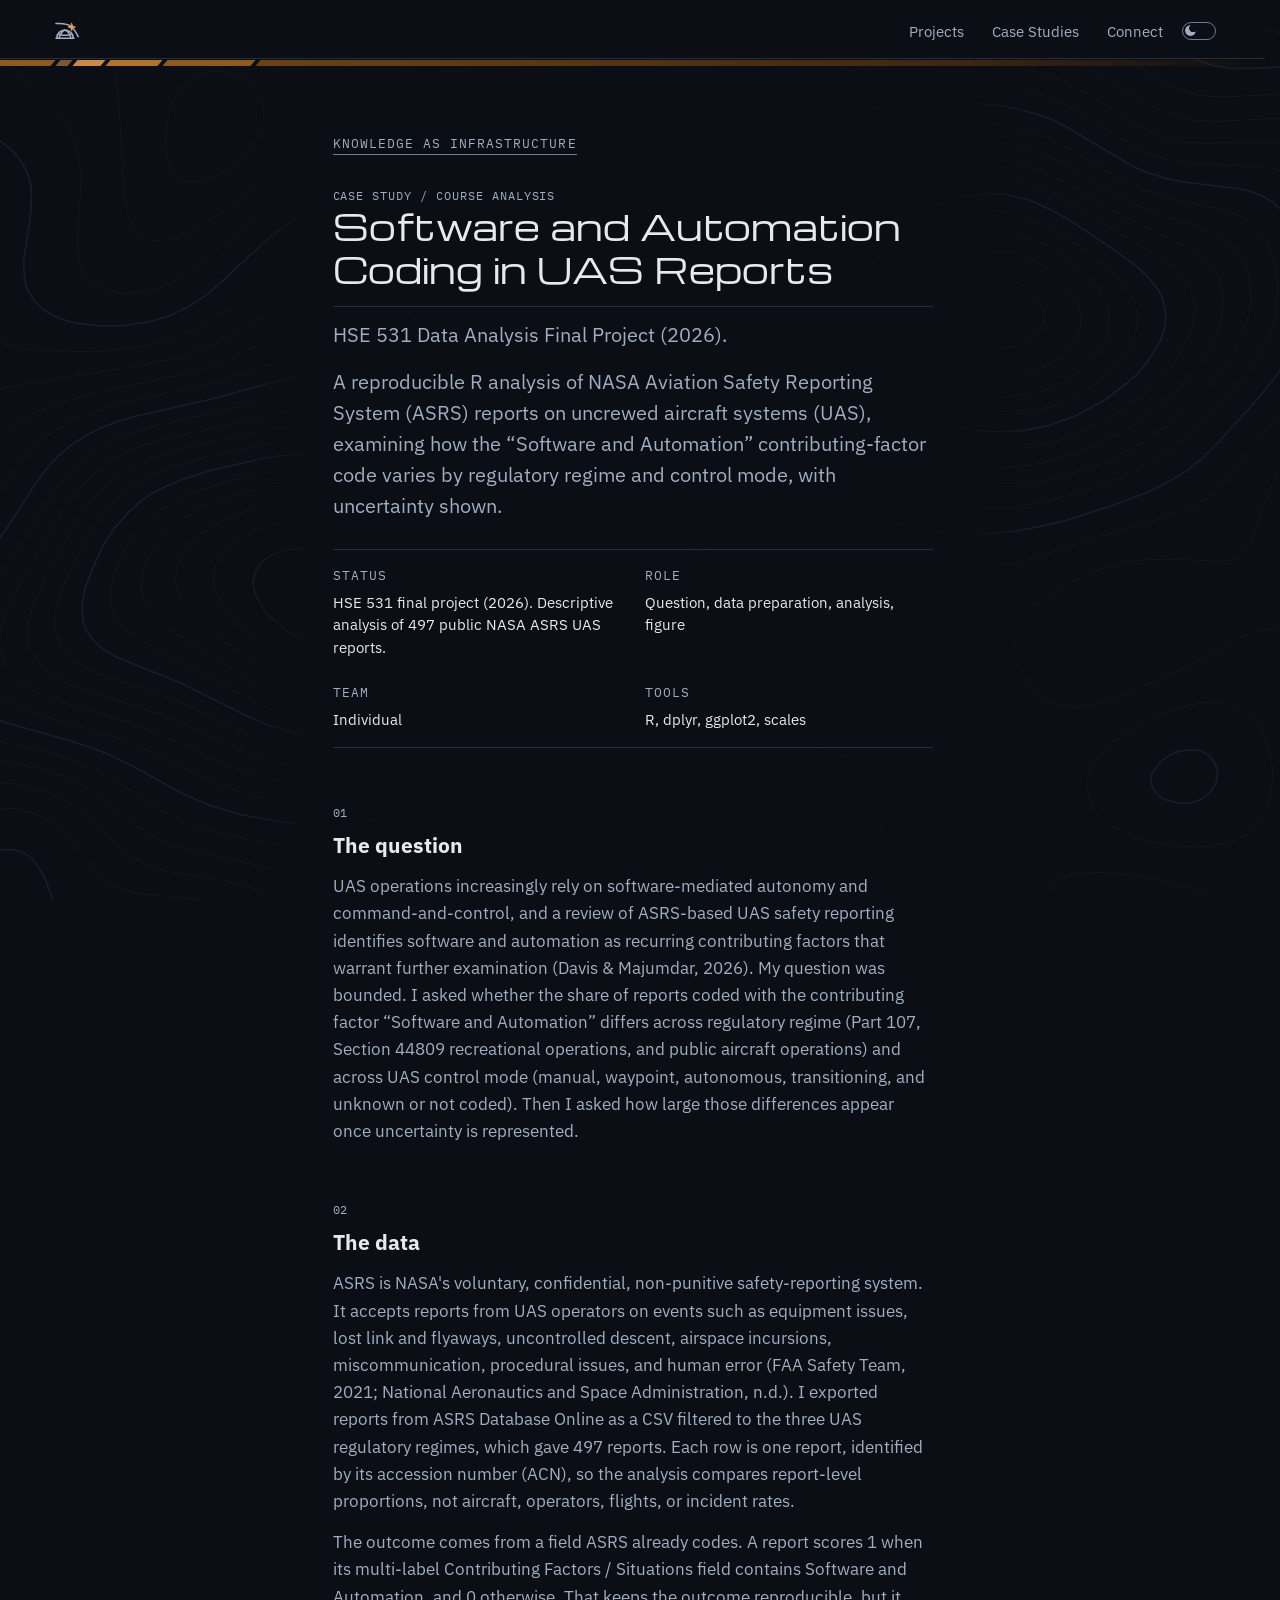
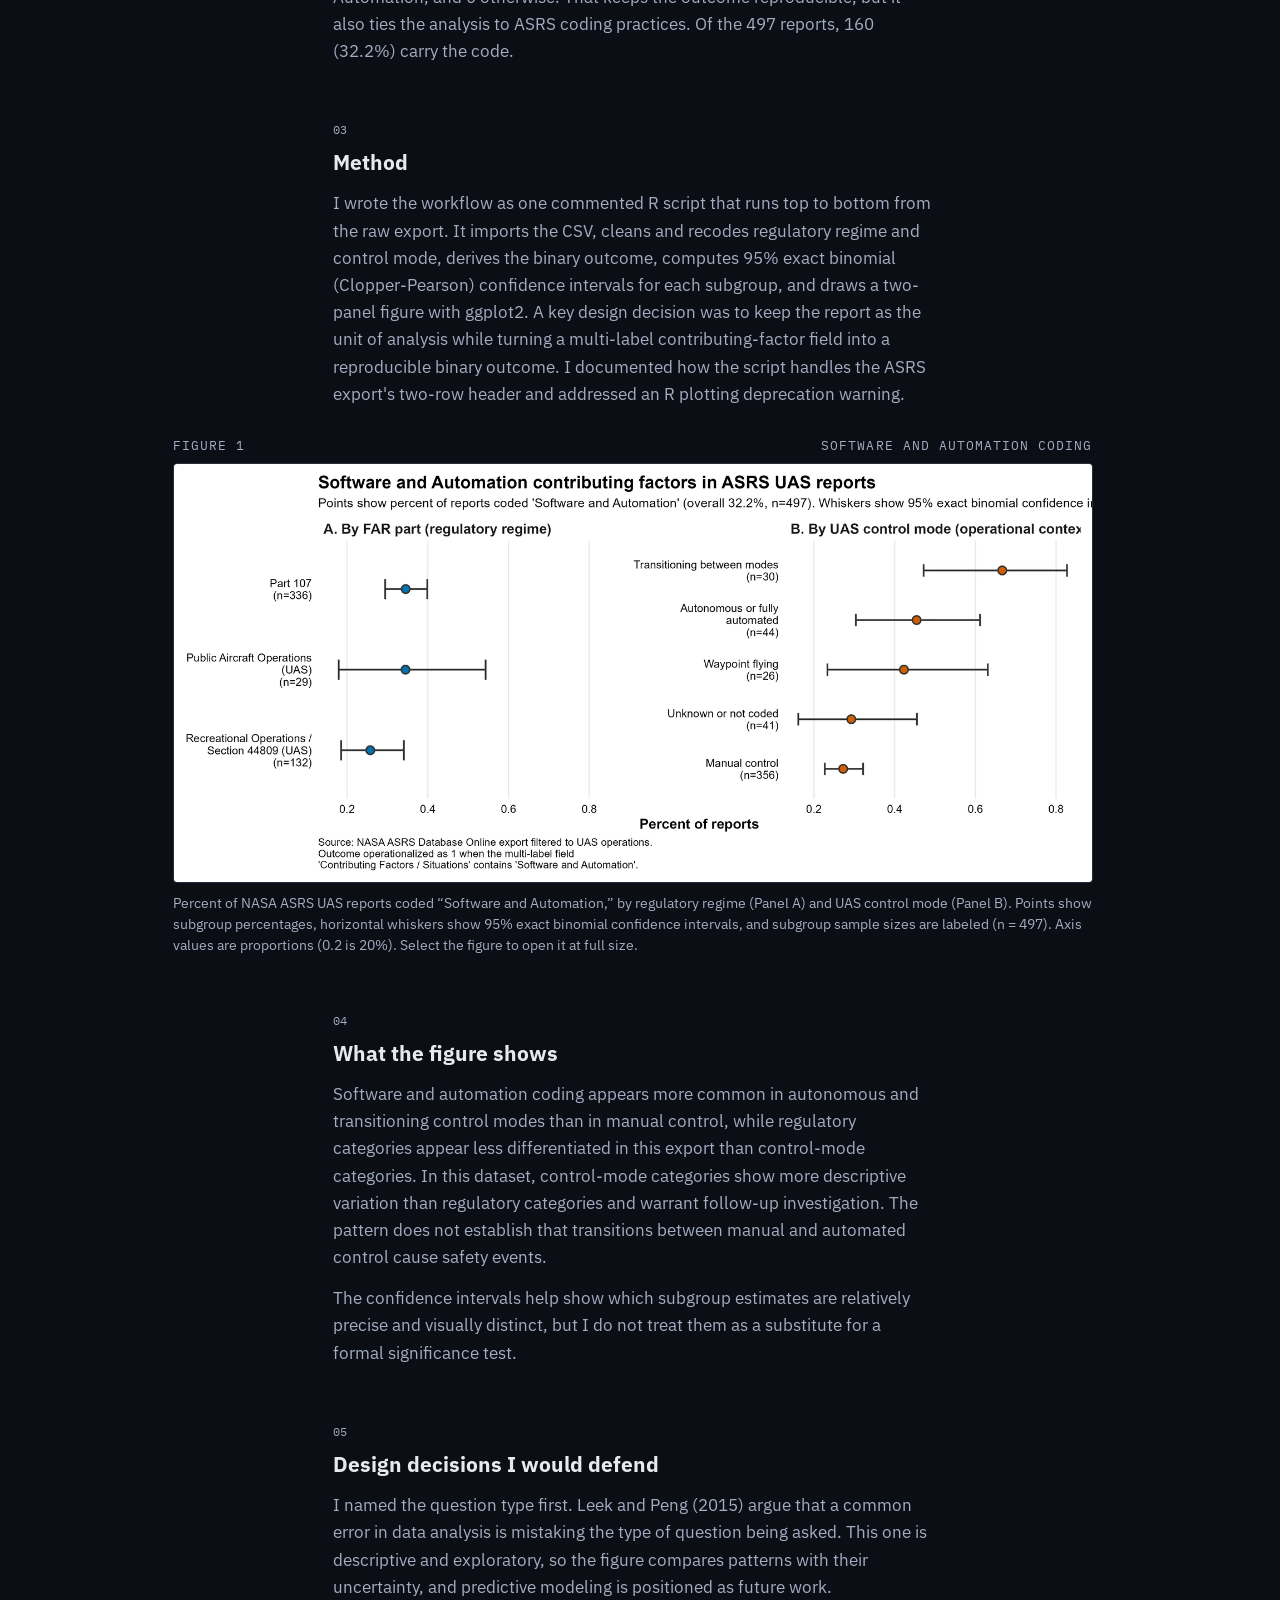
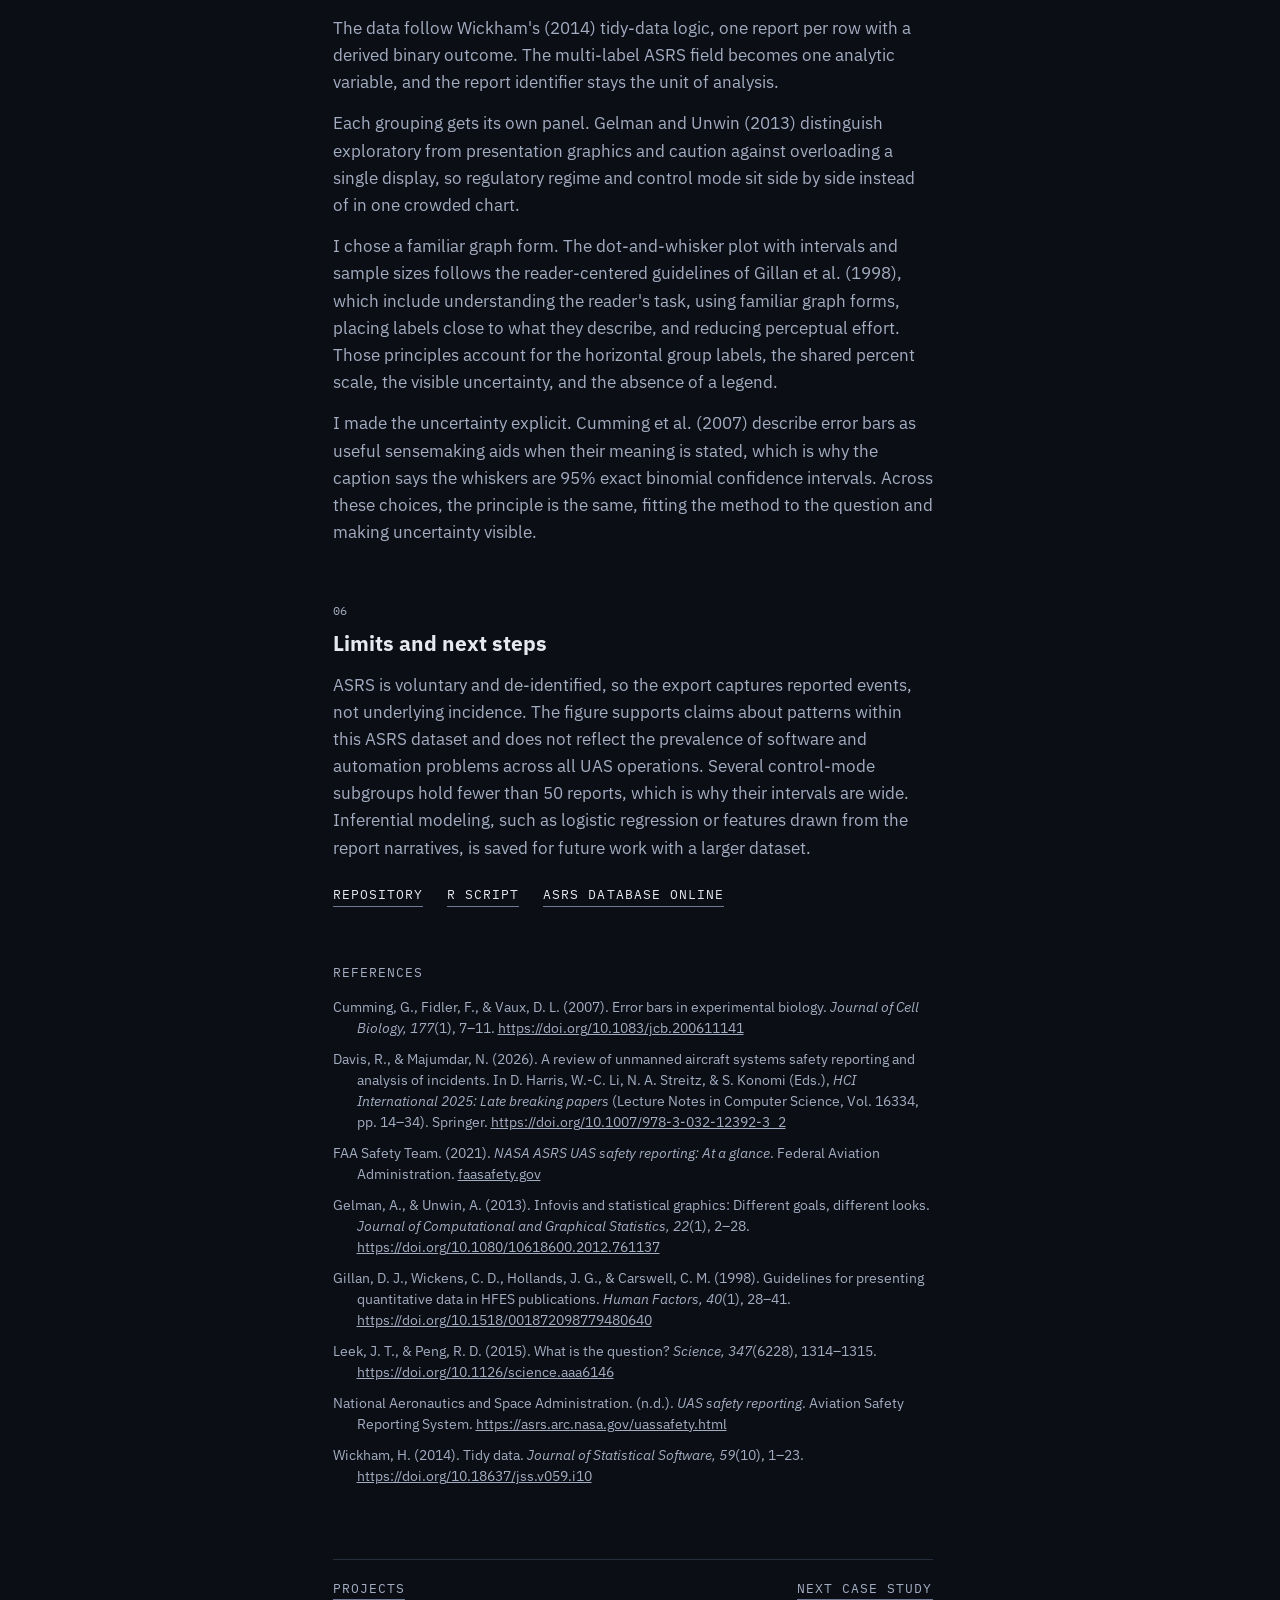
==== asrs.html @ 336dec43 "Publish portfolio site (prototype v1794385362-17a3) Static site for fosteringhumanfactors.tech, depl" ====
<!doctype html>
<html lang="en">
<head>
<meta charset="utf-8">
<meta name="viewport" content="width=device-width, initial-scale=1, viewport-fit=cover">
<script>(function(){ var t=null, m; try{ t=new URLSearchParams(location.search).get("theme"); }catch(e){} if(t!=="light" && t!=="dark"){ t=null; m=/(?:^|;)theme=(light|dark)(?:;|$)/.exec(window.name||""); if(m){ t=m[1]; } } if(t!=="light" && t!=="dark"){ t=null; try{ t=localStorage.getItem("theme"); }catch(e){} } else { try{ localStorage.setItem("theme",t); }catch(e){} } if(t==="light"){ document.documentElement.setAttribute("data-theme","light"); } })();</script>
<title>Software and Automation Coding in UAS Reports · Taylor Foster</title>
<link rel="stylesheet" href="https://fonts.googleapis.com/css2?family=IBM+Plex+Sans:wght@400;500;600&display=swap">
<link rel="stylesheet" href="https://fonts.googleapis.com/css2?family=IBM+Plex+Mono:wght@400;500&display=swap">
<link rel="stylesheet" href="https://fonts.googleapis.com/css2?family=Michroma&display=swap">
<link rel="stylesheet" href="css/contours.css">   <!-- contour ground, shared by every project page; keep this line in pages built from this shell (Taylor 2026-11-08) -->
<link rel="stylesheet" href="css/homemark.css">   <!-- "Home" label that slides out from behind the corner mark; keep this line in pages built from this shell (Taylor 2026-11-09) -->
<link rel="stylesheet" href="css/toggle.css">   <!-- light and dark switch drawn as a toggle (Taylor 2026-11-09) -->
<style>
/* ASRS project page (2026-11-08, T-2026-10-14-188). Text adapted from the MS HSE portfolio, pp. 11 to 14 and Appendix B (Table B1, R script); card fields from
   site_data.json items[asrs-analysis]. Layout, header and back links follow observer.html. Figure is img/asrs_figure2.webp (the repository PNG at half size). */
:root{
  --bg:#0B0E14; --raised:#11151D; --hair:#262D3D; --slate:#6E7A93;
  --text:#E6E9F0; --dim:#A3ADC2; --accent:#E8A15C;
  --out:cubic-bezier(.22,.8,.3,1);
  color-scheme:dark; scroll-padding-top:88px;
}
@media (prefers-color-scheme: dark){ :root:not([data-theme="light"]){ --bg:#0B0E14; --raised:#11151D; --hair:#262D3D; --slate:#6E7A93; --text:#E6E9F0; --dim:#A3ADC2; --accent:#E8A15C; } }
:root[data-theme="dark"]{ --bg:#0B0E14; --raised:#11151D; --hair:#262D3D; --slate:#6E7A93; --text:#E6E9F0; --dim:#A3ADC2; --accent:#E8A15C; }
@media (prefers-contrast: more){ html:root:root{ --hair:#5E6985; --slate:#97A3BD; --dim:#C9D0DF; } }
*,*::before,*::after{ box-sizing:border-box; }
html{ background:var(--bg); scrollbar-gutter:stable; }
body{ margin:0; background:var(--bg); color:var(--text); font-family:'IBM Plex Sans',system-ui,sans-serif; }
a{ color:inherit; }
a:focus-visible{ outline:2px solid var(--slate); outline-offset:3px; }
.lbl{ font-family:'IBM Plex Mono',ui-monospace,monospace; font-size:12px; letter-spacing:.08em; text-transform:uppercase; line-height:1.5; color:var(--dim); margin:0; }
.disp{ font-family:'Michroma','IBM Plex Sans',system-ui,sans-serif; font-weight:400; letter-spacing:0; margin:0; }

.top{ position:sticky; top:0; z-index:30; display:flex; justify-content:space-between; align-items:center; padding:max(20px,env(safe-area-inset-top,0px)) clamp(16px,4.5vw,64px) 16px; background:var(--bg); border-bottom:1px solid var(--hair); }
.top a{ display:inline-flex; align-items:center; min-height:44px; margin:-11px 0; color:var(--dim); text-decoration:none; font-size:15px; }
.top .home{ width:44px; justify-content:center; margin-left:-13px; }
.top .links a{ padding:0 14px; }
.top .links{ margin-right:-14px; display:flex; }
@media (hover:hover){ .top a:hover{ color:var(--text); } }
@media (max-width:760px){ .top .links a{ padding:0 10px; } }   /* phones keep both header links, Case Studies and Connect (T-2026-10-14-189) */
/* slanted amber band under the header (Taylor 2026-11-02; short bars doubled in length on desktop the same day, 12/28/52/88 px; phones and 400% zoom keep 6/10/18/30 px so the burst does not crowd narrow views (W3C COGA 'Help users focus'; reflow note that 320 CSS px is desktop at 400% zoom)): anchored to the home mark as part of the identity, short bars at the left that dim toward a long run fading out to the right; the brightest bar stays below the chip glow (--accent), every edge cut at the same slant */
.top .band{ position:absolute; left:0; right:0; bottom:-8px; height:6px; display:flex; gap:5px;  overflow:hidden; pointer-events:none;
  --b1:#3E2610; --b2:#6A4216; --b3:#8E5A1E; --b4:#B0742E; --b5:#C88A44; }
.top .band i{ display:block; height:100%; transform:skewX(-40deg); }
.top .band i:nth-child(1){ flex:0 0 calc(clamp(16px,4.5vw,64px) - var(--home-shift,0px) + 3px); margin-left:-8px; background:var(--b3); }   /* edge bar: runs off the left edge of the screen (Taylor 2026-11-02) */
.top .band i:nth-child(2){ flex:0 0 12px; background:var(--b5); opacity:.6; }
.top .band i:nth-child(3){ flex:0 0 28px; background:var(--b5); }
.top .band i:nth-child(4){ flex:0 0 52px; background:var(--b4); }
.top .band i:nth-child(5){ flex:0 0 88px; background:var(--b3); }
.top .band i:nth-child(6){ flex:1 1 auto; margin-right:-8px; background:linear-gradient(90deg, var(--b2), var(--b1) 70%, transparent); }
@media (max-width:760px){ .top .band{ bottom:-7px; height:5px; gap:4px; } .top .band i:nth-child(1){ flex-basis:calc(clamp(16px,4.5vw,64px) + 4px); } .top .band i:nth-child(2){ flex-basis:6px; } .top .band i:nth-child(3){ flex-basis:10px; } .top .band i:nth-child(4){ flex-basis:18px; } .top .band i:nth-child(5){ flex-basis:30px; } }
@media (forced-colors: active){ .top .band{ display:none; } }
/* light mode and header band, matching the home page (Taylor 2026-11-03): dark is the default; the toggle after Contact sets data-theme="light" on html and the choice is shared with the home page through localStorage */
:root[data-theme="light"]{ --bg:#FAF7F0; --raised:#FFFFFF; --hair:#DDD5C4; --slate:#5A616F; --text:#111318; --dim:#3F4552; --accent:#E8A15C; --icon:#A8621A; color-scheme:light; }
html[data-theme="light"]{ background:linear-gradient(180deg, #F1E6CC 0%, #F8F4EA 45%, #FFFFFF 100%) no-repeat; background-color:#FFFFFF; min-height:100%; }
html[data-theme="light"] body{ background:transparent; }
html[data-theme="light"] .top{ background:color-mix(in srgb, var(--bg) 90%, transparent); -webkit-backdrop-filter:blur(8px); backdrop-filter:blur(8px); }
@media (prefers-contrast: more){ html:root:root[data-theme="light"]{ --hair:#8C8472; --slate:#4F5563; --dim:#2C313B; } }
@media (prefers-reduced-transparency: reduce){ html[data-theme="light"] .top{ background:var(--bg); -webkit-backdrop-filter:none; backdrop-filter:none; } }
.top .theme{ display:inline-flex; align-items:center; justify-content:center; width:44px; min-height:44px; margin:-11px 0; padding:0; border:0; background:none; color:var(--dim); cursor:pointer; font:inherit; }
@media (hover:hover){ .top .theme:hover{ color:var(--text); } }
.top .theme:focus-visible{ outline:2px solid var(--slate); outline-offset:-4px; }
.top .theme svg{ display:block; }
.top .theme .moon{ display:none; }
html[data-theme="light"] .top .theme .sun{ display:none; }
html[data-theme="light"] .top .theme .moon{ display:block; }

main{ max-width:640px; margin:0 auto; padding:72px 20px 120px; }
.back{ display:inline-block; font-family:'IBM Plex Mono',ui-monospace,monospace; font-size:12px; letter-spacing:.08em; text-transform:uppercase; color:var(--dim); text-decoration:none; border-bottom:1px solid var(--slate); padding-bottom:2px; }
.back:hover{ color:var(--text); border-bottom-color:var(--accent); }
h1{ font-size:clamp(22px,3.4vw,34px); line-height:1.25; margin-top:28px; text-wrap:balance; }
.lede{ margin:16px 0 0; padding-top:12px; border-top:1px solid var(--hair); font-size:clamp(17px,1.6vw,20px); line-height:1.55; color:var(--dim); text-wrap:pretty; }
.lede + .lede{ border-top:0; padding-top:0; }
/* facts strip: status, role, tools (canvas board meta row) */
.facts{ margin:28px 0 0; padding:16px 0; border-top:1px solid var(--hair); border-bottom:1px solid var(--hair); display:grid; grid-template-columns:repeat(3,1fr); gap:24px; }
.facts dt{ margin:0; }
.facts dd{ margin:6px 0 0; font-size:15px; line-height:1.5; color:var(--text); }
@media (max-width:560px){ .facts{ grid-template-columns:1fr; gap:16px; } }

section{ margin-top:56px; }
h2{ font-size:clamp(17px,2vw,21px); line-height:1.3; margin:10px 0 0; }
section p.body{ margin:14px 0 0; font-size:17px; line-height:1.6; color:var(--dim); text-wrap:pretty; }
figure{ margin:28px 0 0; }
figure .frame{ display:block; border:1px solid var(--hair); border-radius:4px; overflow:hidden; background:var(--raised); }
figure img{ display:block; width:100%; height:auto; }
.fighd{ display:flex; justify-content:space-between; gap:12px; margin:0 0 8px; }
figcaption{ margin:10px 0 0; font-size:14px; line-height:1.5; color:var(--dim); text-wrap:pretty; }
.end{ margin-top:72px; padding-top:16px; border-top:1px solid var(--hair); display:flex; justify-content:space-between; align-items:baseline; gap:16px; flex-wrap:wrap; }   /* All Projects at left, Next case study at right; next runs in date order and loops to the earliest (Taylor 2026-11-08, T-2026-10-14-190) */

/* figure carousel (same component as crisiscourier.html): one page at a time, scroll-snap track (swipe on touch), chamfered arrow buttons in the home chip language, mono counter, keyboard arrows when focused */
.shots{ margin:28px 0 0; }
@media (min-width:1100px){ .shots{ margin-left:-160px; margin-right:-160px; } }
.shots .track{ display:flex; overflow-x:auto; scroll-snap-type:x mandatory; scroll-behavior:smooth; scrollbar-width:none; border:1px solid var(--hair); border-radius:4px; background:var(--raised); }
.shots .track::-webkit-scrollbar{ display:none; }
.shots .track:focus-visible{ outline:2px solid var(--slate); outline-offset:3px; }
.shots figure.slide{ flex:0 0 100%; margin:0; scroll-snap-align:start; display:flex; align-items:center; justify-content:center; aspect-ratio:var(--ar,3/2); }
.shots figure.slide a{ display:block; width:100%; height:100%; }
.shots figure.slide img{ display:block; width:100%; height:100%; object-fit:contain; background:#FFFFFF; }
.shots .bar{ display:flex; align-items:center; justify-content:space-between; gap:16px; margin:12px 0 0; }
.shots .cap{ font-size:14px; line-height:1.5; color:var(--dim); margin:0; min-height:1.5em; }
.shots .nav{ display:flex; align-items:center; gap:10px; flex:none; }
.shots .count{ font-family:'IBM Plex Mono',ui-monospace,monospace; font-size:12px; letter-spacing:.08em; color:var(--dim); min-width:44px; text-align:center; }
.shots .arw{ position:relative; width:44px; height:44px; padding:0; border:0; background:none; color:var(--icon,var(--accent)); cursor:pointer; }
.shots .arw svg{ position:absolute; inset:0; width:100%; height:100%; overflow:visible; }
.shots .arw .bd{ fill:var(--bg); stroke:var(--slate); stroke-width:1.5; transition:stroke .2s; }
.shots .arw .ch{ fill:none; stroke:currentColor; stroke-width:1.75; stroke-linecap:round; stroke-linejoin:round; }
@media (hover:hover){ .shots .arw:hover .bd{ stroke:var(--accent); } }
.shots .arw:focus-visible{ outline:2px solid var(--slate); outline-offset:3px; }
.shots .arw:disabled{ cursor:default; color:var(--slate); }
.shots .arw:disabled .bd{ stroke:var(--hair); }
.shots figcaption{ margin-top:4px; }
@media (prefers-reduced-motion: reduce){ .shots .track{ scroll-behavior:auto; } }
@media (forced-colors: active){ .shots .arw .bd{ fill:Canvas; stroke:ButtonText; } }

/* wide figure: the two-panel plot needs more than the 640 px column to stay legible, so it widens like the carousel on desktop */
@media (min-width:1100px){ figure.wide{ margin-left:-160px; margin-right:-160px; } }
figure.wide .frame img{ background:#FFFFFF; }
main .links{ display:flex; flex-wrap:wrap; gap:10px 24px; margin:20px 0 0; }
main .links a{ font-family:'IBM Plex Mono',ui-monospace,monospace; font-size:12px; letter-spacing:.08em; text-transform:uppercase; line-height:1.5; color:var(--text); text-decoration:none; border-bottom:1px solid var(--slate); padding-bottom:2px; }
main .links a:hover{ border-bottom-color:var(--accent); }
.refs ul{ list-style:none; margin:14px 0 0; padding:0; }
.refs li{ margin:0 0 10px; padding-left:24px; text-indent:-24px; font-size:14px; line-height:1.5; color:var(--dim); overflow-wrap:anywhere; }
.refs li a{ color:var(--dim); }

/* shared case-study meta row (2026-11-10): Status, Role, Team, Tools in two columns */
.facts{ grid-template-columns:repeat(2,minmax(0,1fr)) !important; }
@media (max-width:560px){ .facts{ grid-template-columns:1fr !important; } }

/* type and targets (2026-11-10, critique "Next pass"): functional mono labels and links move from 11 to 12 px up to 13 px, and standalone links get a 24 px
   target; decorative eyebrows (page and card category lines, section numbers, chip indices) stay at 12 px. 13 px rather than the critique's 14 for
   uppercase mono links: tracked uppercase mono at 13 px is already wider than 15 px sans. */
.back{ font-size:13px; display:inline-flex; align-items:flex-end; min-height:24px; padding-top:3px; box-sizing:border-box; }
main .links a{ font-size:13px; display:inline-flex; align-items:flex-end; min-height:24px; padding-top:3px; box-sizing:border-box; }
.facts dt.lbl, .fighd .lbl, .refs > .lbl{ font-size:13px; }
.shots .count{ font-size:13px; }
</style>
<link rel="stylesheet" href="css/header.css">   <!-- header links on narrow phones (Taylor 2026-11-10) -->
<link rel="stylesheet" href="css/light.css">   <!-- light mode accent: terracotta coral in place of amber (Taylor 2026-11-09); keep last in the head -->
</head>
<body>

<header class="top">
  <span class="band" aria-hidden="true"><i></i><i></i><i></i><i></i><i></i><i></i></span>
  <a class="home" href="index.html" aria-label="Home"><svg aria-hidden="true" focusable="false" width="24" height="24" viewBox="0 0 24 24" fill="none" stroke="currentColor" stroke-width="1.5" stroke-linecap="round" stroke-linejoin="round"><defs><clipPath id="o2clip"><rect width="24" height="19.20"/></clipPath></defs><path d="M1.80 19.20 A8.20 8.20 0 0 1 18.20 19.20"/><g clip-path="url(#o2clip)"><path d="M3.28 14.64 L3.29 14.72 L3.32 14.81 L3.37 14.89 L3.43 14.97 L3.51 15.06 L3.61 15.14 L3.73 15.22 L3.86 15.30 L4.02 15.37 L4.18 15.45 L4.37 15.52 L4.57 15.59 L4.78 15.66 L5.01 15.72 L5.25 15.79 L5.51 15.84 L5.77 15.90 L6.05 15.95 L6.34 16.00 L6.64 16.04 L6.95 16.08 L7.27 16.12 L7.59 16.15 L7.92 16.18 L8.26 16.21 L8.60 16.23 L8.95 16.24 L9.30 16.25 L9.65 16.26 L10.00 16.26 L10.35 16.26 L10.70 16.25 L11.05 16.24 L11.40 16.23 L11.74 16.21 L12.08 16.18 L12.41 16.15 L12.73 16.12 L13.05 16.08 L13.36 16.04 L13.66 16.00 L13.95 15.95 L14.23 15.90 L14.49 15.84 L14.75 15.79 L14.99 15.72 L15.22 15.66 L15.43 15.59 L15.63 15.52 L15.82 15.45 L15.98 15.37 L16.14 15.30 L16.27 15.22 L16.39 15.14 L16.49 15.06 L16.57 14.97 L16.63 14.89 L16.68 14.81 L16.71 14.72 L16.72 14.64"/><path d="M4.55 23.24 L4.46 22.87 L4.37 22.49 L4.31 22.10 L4.26 21.70 L4.22 21.29 L4.21 20.88 L4.20 20.46 L4.22 20.04 L4.24 19.62 L4.29 19.20 L4.35 18.78 L4.43 18.36 L4.52 17.94 L4.62 17.52 L4.74 17.11 L4.88 16.70 L5.03 16.30 L5.19 15.91 L5.37 15.53 L5.56 15.16 L5.76 14.80 L5.97 14.45 L6.20 14.12 L6.43 13.79 L6.67 13.49 L6.93 13.20 L7.19 12.92 L7.46 12.66 L7.73 12.42 L8.02 12.20 L8.30 12.00 L8.60 11.82 L8.89 11.66 L9.19 11.52 L9.49 11.40 L9.80 11.30"/><path d="M15.45 23.24 L15.54 22.87 L15.63 22.49 L15.69 22.10 L15.74 21.70 L15.78 21.29 L15.79 20.88 L15.80 20.46 L15.78 20.04 L15.76 19.62 L15.71 19.20 L15.65 18.78 L15.57 18.36 L15.48 17.94 L15.38 17.52 L15.26 17.11 L15.12 16.70 L14.97 16.30 L14.81 15.91 L14.63 15.53 L14.44 15.16 L14.24 14.80 L14.03 14.45 L13.80 14.12 L13.57 13.79 L13.33 13.49 L13.07 13.20 L12.81 12.92 L12.54 12.66 L12.27 12.42 L11.98 12.20 L11.70 12.00 L11.40 11.82 L11.11 11.66 L10.81 11.52 L10.51 11.40 L10.20 11.30"/></g><path d="M1.00 19.20 H19.00"/><path d="M1 4.6C8.4 4.2 13.8 5.4 16.7 8C19 10.1 21 13.3 23.2 17.6"/><path d="M16.70 4.20 L17.65 7.05 L20.50 8.00 L17.65 8.95 L16.70 11.80 L15.75 8.95 L12.90 8.00 L15.75 7.05Z" fill="var(--icon,var(--accent))" stroke="var(--icon,var(--accent))" stroke-width=".7" stroke-linejoin="round"/></svg><span class="hm-lbl" aria-hidden="true"><span>Home</span></span></a><!-- corner mark (Taylor 2026-11-09): the flyby over the half-globe on pages where the globe is not shown. Its craft is the amber four-pointed star, which stands alone as the home mark where the globe is shown (index.html) and on Connect's back link -->
  <!-- header (Taylor 2026-11-10): Projects, Case Studies, Connect on every page, less the page itself; no Résumé link, since the request form lives on Connect (Taylor 2026-11-10) --><div class="links"><a href="grid.html">Projects</a><a href="case-studies.html">Case Studies</a><a href="contact.html">Connect</a><button class="theme" type="button" id="themeToggle" aria-pressed="false" aria-label="Light mode"><span class="sw" aria-hidden="true"><span class="kn"></span></span></button></div>
</header>

<main>
  <a class="back" href="index.html#knowledge">Knowledge as Infrastructure</a>
  <p class="lbl" style="margin-top:32px">Case study / Course analysis</p>
  <h1 class="disp">Software and Automation Coding in UAS Reports</h1>
  <p class="lede">HSE 531 Data Analysis Final Project (2026).</p>
  <p class="lede">A reproducible R analysis of NASA Aviation Safety Reporting System (ASRS) reports on uncrewed aircraft systems (UAS), examining how the “Software and Automation” contributing-factor code varies by regulatory regime and control mode, with uncertainty shown.</p>
  <dl class="facts">   <!-- one meta row on all four case studies (2026-11-10, critique "Next pass"): Status, Role, Team, Tools, from text already on the site -->
    <div><dt class="lbl">Status</dt><dd>HSE 531 final project (2026). Descriptive analysis of 497 public NASA ASRS UAS reports.</dd></div>
    <div><dt class="lbl">Role</dt><dd>Question, data preparation, analysis, figure</dd></div>
    <div><dt class="lbl">Team</dt><dd>Individual</dd></div>
    <div><dt class="lbl">Tools</dt><dd>R, dplyr, ggplot2, scales</dd></div>
  </dl>

  <section aria-labelledby="s1">
    <p class="lbl">01</p>
    <h2 id="s1">The question</h2>
    <p class="body">UAS operations increasingly rely on software-mediated autonomy and command-and-control, and a review of ASRS-based UAS safety reporting identifies software and automation as recurring contributing factors that warrant further examination (Davis &amp; Majumdar, 2026). My question was bounded. I asked whether the share of reports coded with the contributing factor &ldquo;Software and Automation&rdquo; differs across regulatory regime (Part 107, Section 44809 recreational operations, and public aircraft operations) and across UAS control mode (manual, waypoint, autonomous, transitioning, and unknown or not coded). Then I asked how large those differences appear once uncertainty is represented.</p>
  </section>

  <section aria-labelledby="s2">
    <p class="lbl">02</p>
    <h2 id="s2">The data</h2>
    <p class="body">ASRS is NASA&#39;s voluntary, confidential, non-punitive safety-reporting system. It accepts reports from UAS operators on events such as equipment issues, lost link and flyaways, uncontrolled descent, airspace incursions, miscommunication, procedural issues, and human error (FAA Safety Team, 2021; National Aeronautics and Space Administration, n.d.). I exported reports from ASRS Database Online as a CSV filtered to the three UAS regulatory regimes, which gave 497 reports. Each row is one report, identified by its accession number (ACN), so the analysis compares report-level proportions, not aircraft, operators, flights, or incident rates.</p>
    <p class="body">The outcome comes from a field ASRS already codes. A report scores 1 when its multi-label Contributing Factors / Situations field contains Software and Automation, and 0 otherwise. That keeps the outcome reproducible, but it also ties the analysis to ASRS coding practices. Of the 497 reports, 160 (32.2%) carry the code.</p>
  </section>

  <section aria-labelledby="s3">
    <p class="lbl">03</p>
    <h2 id="s3">Method</h2>
    <p class="body">I wrote the workflow as one commented R script that runs top to bottom from the raw export. It imports the CSV, cleans and recodes regulatory regime and control mode, derives the binary outcome, computes 95% exact binomial (Clopper-Pearson) confidence intervals for each subgroup, and draws a two-panel figure with ggplot2. A key design decision was to keep the report as the unit of analysis while turning a multi-label contributing-factor field into a reproducible binary outcome. I documented how the script handles the ASRS export's two-row header and addressed an R plotting deprecation warning.</p>

    <figure class="wide">
      <div class="fighd"><span class="lbl">Figure 1</span><span class="lbl">Software and Automation coding</span></div>
      <a class="frame" href="https://github.com/TayFost/asrs-uas-software-automation-analysis/blob/main/Foster_HSE531-FinalProject-Figure.png" target="_blank" rel="noopener" aria-label="Open the full-size figure on GitHub in a new tab"><img src="img/asrs_figure2.webp" width="1650" height="750" loading="lazy" alt="Two-panel dot plot of the share of NASA ASRS UAS reports coded Software and Automation (overall 32.2 percent of 497 reports), each point with a 95% exact binomial confidence interval. Panel A splits the reports by FAR part: Part 107 (n=336), public aircraft operations (n=29), and recreational operations under Section 44809 (n=132). Panel B splits them by UAS control mode: transitioning between modes (n=30), autonomous or fully automated (n=44), waypoint flying (n=26), unknown or not coded (n=41), and manual control (n=356). Transitioning sits highest and manual control lowest; the three regulatory regimes overlap."></a>
      <figcaption>Percent of NASA ASRS UAS reports coded &ldquo;Software and Automation,&rdquo; by regulatory regime (Panel A) and UAS control mode (Panel B). Points show subgroup percentages, horizontal whiskers show 95% exact binomial confidence intervals, and subgroup sample sizes are labeled (n = 497). Axis values are proportions (0.2 is 20%). Select the figure to open it at full size.</figcaption>
    </figure>
  </section>

  <section aria-labelledby="s4">
    <p class="lbl">04</p>
    <h2 id="s4">What the figure shows</h2>
    <p class="body">Software and automation coding appears more common in autonomous and transitioning control modes than in manual control, while regulatory categories appear less differentiated in this export than control-mode categories. In this dataset, control-mode categories show more descriptive variation than regulatory categories and warrant follow-up investigation. The pattern does not establish that transitions between manual and automated control cause safety events.</p>
    <p class="body">The confidence intervals help show which subgroup estimates are relatively precise and visually distinct, but I do not treat them as a substitute for a formal significance test.</p>
  </section>

  <section aria-labelledby="s5">
    <p class="lbl">05</p>
    <h2 id="s5">Design decisions I would defend</h2>
    <p class="body">I named the question type first. Leek and Peng (2015) argue that a common error in data analysis is mistaking the type of question being asked. This one is descriptive and exploratory, so the figure compares patterns with their uncertainty, and predictive modeling is positioned as future work.</p>
    <p class="body">The data follow Wickham&#39;s (2014) tidy-data logic, one report per row with a derived binary outcome. The multi-label ASRS field becomes one analytic variable, and the report identifier stays the unit of analysis.</p>
    <p class="body">Each grouping gets its own panel. Gelman and Unwin (2013) distinguish exploratory from presentation graphics and caution against overloading a single display, so regulatory regime and control mode sit side by side instead of in one crowded chart.</p>
    <p class="body">I chose a familiar graph form. The dot-and-whisker plot with intervals and sample sizes follows the reader-centered guidelines of Gillan et al. (1998), which include understanding the reader&#39;s task, using familiar graph forms, placing labels close to what they describe, and reducing perceptual effort. Those principles account for the horizontal group labels, the shared percent scale, the visible uncertainty, and the absence of a legend.</p>
    <p class="body">I made the uncertainty explicit. Cumming et al. (2007) describe error bars as useful sensemaking aids when their meaning is stated, which is why the caption says the whiskers are 95% exact binomial confidence intervals. Across these choices, the principle is the same, fitting the method to the question and making uncertainty visible.</p>
  </section>

  <section aria-labelledby="s6">
    <p class="lbl">06</p>
    <h2 id="s6">Limits and next steps</h2>
    <p class="body">ASRS is voluntary and de-identified, so the export captures reported events, not underlying incidence. The figure supports claims about patterns within this ASRS dataset and does not reflect the prevalence of software and automation problems across all UAS operations. Several control-mode subgroups hold fewer than 50 reports, which is why their intervals are wide. Inferential modeling, such as logistic regression or features drawn from the report narratives, is saved for future work with a larger dataset.</p>
    <p class="links"><a href="https://github.com/TayFost/asrs-uas-software-automation-analysis" target="_blank" rel="noopener">Repository</a><a href="https://github.com/TayFost/asrs-uas-software-automation-analysis/blob/main/Foster_HSE531-FinalProject-RScript.R" target="_blank" rel="noopener">R script</a><a href="https://asrs.arc.nasa.gov/search/database.html" target="_blank" rel="noopener">ASRS Database Online</a></p>
  </section>

  <section class="refs" aria-labelledby="s7">
    <p class="lbl" id="s7">References</p>
    <ul>
      <li>Cumming, G., Fidler, F., &amp; Vaux, D. L. (2007). Error bars in experimental biology. <i>Journal of Cell Biology, 177</i>(1), 7&ndash;11. <a href="https://doi.org/10.1083/jcb.200611141" target="_blank" rel="noopener">https://doi.org/10.1083/jcb.200611141</a></li>
      <li>Davis, R., &amp; Majumdar, N. (2026). A review of unmanned aircraft systems safety reporting and analysis of incidents. In D. Harris, W.-C. Li, N. A. Streitz, &amp; S. Konomi (Eds.), <i>HCI International 2025: Late breaking papers</i> (Lecture Notes in Computer Science, Vol. 16334, pp. 14&ndash;34). Springer. <a href="https://doi.org/10.1007/978-3-032-12392-3_2" target="_blank" rel="noopener">https://doi.org/10.1007/978-3-032-12392-3_2</a></li>
      <li>FAA Safety Team. (2021). <i>NASA ASRS UAS safety reporting: At a glance</i>. Federal Aviation Administration. <a href="https://www.faasafety.gov/files/events/SO/SO15/2021/SO15106210/NASA_ASRS_UAS_Safety_Reporting_-_At_A_Glance.pdf" target="_blank" rel="noopener">faasafety.gov</a></li>
      <li>Gelman, A., &amp; Unwin, A. (2013). Infovis and statistical graphics: Different goals, different looks. <i>Journal of Computational and Graphical Statistics, 22</i>(1), 2&ndash;28. <a href="https://doi.org/10.1080/10618600.2012.761137" target="_blank" rel="noopener">https://doi.org/10.1080/10618600.2012.761137</a></li>
      <li>Gillan, D. J., Wickens, C. D., Hollands, J. G., &amp; Carswell, C. M. (1998). Guidelines for presenting quantitative data in HFES publications. <i>Human Factors, 40</i>(1), 28&ndash;41. <a href="https://doi.org/10.1518/001872098779480640" target="_blank" rel="noopener">https://doi.org/10.1518/001872098779480640</a></li>
      <li>Leek, J. T., &amp; Peng, R. D. (2015). What is the question? <i>Science, 347</i>(6228), 1314&ndash;1315. <a href="https://doi.org/10.1126/science.aaa6146" target="_blank" rel="noopener">https://doi.org/10.1126/science.aaa6146</a></li>
      <li>National Aeronautics and Space Administration. (n.d.). <i>UAS safety reporting</i>. Aviation Safety Reporting System. <a href="https://asrs.arc.nasa.gov/uassafety.html" target="_blank" rel="noopener">https://asrs.arc.nasa.gov/uassafety.html</a></li>
      <li>Wickham, H. (2014). Tidy data. <i>Journal of Statistical Software, 59</i>(10), 1&ndash;23. <a href="https://doi.org/10.18637/jss.v059.i10" target="_blank" rel="noopener">https://doi.org/10.18637/jss.v059.i10</a></li>
    </ul>
  </section>

  <div class="end"><a class="back" href="grid.html">Projects</a><a class="back" href="observer.html" aria-label="Next case study: Observer paradigm for robot-teammate trust">Next case study</a></div>
</main>
<script>
/* light and dark mode toggle (Taylor 2026-11-03). aria-pressed reports light mode; the choice is kept in localStorage when the browser allows it. */
(function(){
  var b=document.getElementById('themeToggle'), root=document.documentElement; if(!b) return;
  function sync(){ var light=root.getAttribute('data-theme')==='light'; b.setAttribute('aria-pressed',light?'true':'false'); b.setAttribute('title',light?'Switch to dark mode':'Switch to light mode'); }
  b.addEventListener('click',function(e){
    e.preventDefault(); e.stopPropagation();
    var light=root.getAttribute('data-theme')!=='light';
    if(light){ root.setAttribute('data-theme','light'); } else { root.removeAttribute('data-theme'); }
    try{ localStorage.setItem('theme', light?'light':'dark'); }catch(err){}
    sync();
  });
  sync();
})();
</script>
<script>
/* the theme choice travels with links between the home page and the project pages, so a reader who chose light mode is not sent back to dark when the browser blocks storage (Taylor 2026-11-03) */
function __themeName(){ var t=document.documentElement.getAttribute('data-theme')==='light'?'light':'dark'; try{ window.name=(window.name||'').replace(/(?:^|;)theme=(light|dark)/g,'').replace(/^;+|;+$/g,'')+(window.name&&!/^;*$/.test(window.name.replace(/(?:^|;)theme=(light|dark)/g,''))?';':'')+'theme='+t; }catch(err){} }
document.addEventListener('click',function(e){ if(e.target && e.target.closest && e.target.closest('#themeToggle')){ setTimeout(function(){ __themeName(); if(window.__themeSave){ window.__themeSave(); } },0); } });
/* in the claude.ai viewer each page may open in a fresh frame with storage blocked, so the choice is also kept per viewer in the artifact's private db (data/users/<id>/theme). It is read once on load and written only when the viewer clicks the toggle. Outside the viewer this does nothing. */
(async function(){
  try{
    if(!window.claude || !window.claude.use) return;
    var db=await window.claude.use('db'), user=await window.claude.use('user'); if(!db || !user) return;
    var id=await user.id(); if(!id) return;
    var ref=db.doc('data/users/'+id+'/theme'), root=document.documentElement;
    window.__themeSave=function(){ ref.set({value: root.getAttribute('data-theme')==='light'?'light':'dark'}).catch(function(){}); };
    var snap=await ref.get(); if(!snap.exists) return;
    var t=(snap.data()||{}).value, now=root.getAttribute('data-theme')==='light'?'light':'dark';
    if((t==='light'||t==='dark') && t!==now){
      if(t==='light'){ root.setAttribute('data-theme','light'); } else { root.removeAttribute('data-theme'); }
      var b=document.getElementById('themeToggle'); if(b){ b.setAttribute('aria-pressed',t==='light'?'true':'false'); b.setAttribute('title',t==='light'?'Switch to dark mode':'Switch to light mode'); }
      try{ localStorage.setItem('theme',t); }catch(err){}
      __themeName(); if(window.__onPref){ window.__onPref(); }
    }
  }catch(err){}
})();
document.addEventListener('click',function(e){
  __themeName();
  var a=e.target && e.target.closest ? e.target.closest('a[href]') : null; if(!a) return;
  var h=a.getAttribute('href')||''; if(!/^(index|observer|crisiscourier|asrs|spacehack|case-studies|grid|contact)\.html/.test(h)) return;
  try{ var u=new URL(h, location.href); u.searchParams.set('theme', document.documentElement.getAttribute('data-theme')==='light'?'light':'dark'); a.href=u.pathname.split('/').pop()+u.search+u.hash; }catch(err){}
}, true);
</script>
</body>
</html>
---- css/contours.css ----
/* Contour ground for every project (case-study) page, Taylor 2026-11-08. One shared file, so a page built from the
   project-page shell (observer.html) gets the contours by keeping this link. Same layer as Grid View and Connect:
   slate masked by img/bg_topo.svg, 15% dark / 14% light, fixed behind the page. A calm band follows the 640 px reading
   column, so the lines thin to about a fifth behind body text and stay full in the margins (about half everywhere on phones). Off in forced colours and
   high-contrast mode. Needs no markup: the layer is body::before. */
html body{ background:transparent; }
body::before{ content:""; position:fixed; inset:0; z-index:-1; pointer-events:none; background:var(--slate); opacity:.15;
  --calm:linear-gradient(to right, #000 0, #000 calc(50% - 400px), rgba(0,0,0,.22) calc(50% - 330px), rgba(0,0,0,.22) calc(50% + 330px), #000 calc(50% + 400px), #000 100%);
  -webkit-mask-image:url(../img/bg_topo.svg),var(--calm); mask-image:url(../img/bg_topo.svg),var(--calm);
  -webkit-mask-size:cover,100% 100%; mask-size:cover,100% 100%; -webkit-mask-position:center; mask-position:center;
  -webkit-mask-repeat:no-repeat; mask-repeat:no-repeat; -webkit-mask-composite:source-in; mask-composite:intersect; }
html[data-theme="light"] body::before{ opacity:.14; }
/* phones: the column fills the screen, so a fifth would hide the lines; they thin to about half instead */
@media (max-width:760px){ body::before{ --calm:linear-gradient(rgba(0,0,0,.5),rgba(0,0,0,.5)); } }
@media (forced-colors:active){ body::before{ display:none; } }
@media (prefers-contrast:more){ body::before{ display:none; } }
---- css/homemark.css ----
/* Home label behind the corner flyby mark (Taylor 2026-11-09). Shared by every page that carries the flyby mark, so a page
   built from the observer.html shell gets it by keeping the link. On hover (pointer devices) and keyboard focus, the word
   "Home" slides out from behind the mark and one band of light crosses it, the same sheen as the home preview and the
   Connect tagline (900 ms, champagne band). It slides back without the sheen. Decorative: the link's name stays aria-label
   "Home", so the word is aria-hidden. Reduced motion: it appears in place, no slide, no sheen. */
.top .home{ position:relative; }   /* the label is placed from the mark, whatever else the page sets */
.top .home .hm-lbl{ position:absolute; left:34px; top:0; bottom:0; display:flex; align-items:center; padding-left:8px; overflow:hidden; pointer-events:none; }
.top .home .hm-lbl span{ display:block; font-family:'IBM Plex Sans',system-ui,sans-serif; font-size:15px; line-height:1.3; color:var(--text); white-space:nowrap;
  transform:translateX(calc(-100% - 10px)); opacity:0; transition:transform .24s cubic-bezier(.4,0,.6,1), opacity .18s linear; --pvl:#E9C68A; }
html[data-theme="light"] .top .home .hm-lbl span{ --pvl:#C9923F; }
@media (hover:hover){ .top .home:hover .hm-lbl span{ transform:none; opacity:1; transition:transform .42s cubic-bezier(.22,.8,.3,1), opacity .16s linear;
  color:transparent; background:linear-gradient(100deg, var(--text) 0 38%, var(--pvl) 50%, var(--text) 62% 100%) 100% 0 / 260% 100% no-repeat;
  -webkit-background-clip:text; background-clip:text; animation:hmSheen .9s cubic-bezier(.37,.1,.33,.95) .1s both; } }
.top .home:focus-visible .hm-lbl span{ transform:none; opacity:1; transition:transform .42s cubic-bezier(.22,.8,.3,1), opacity .16s linear;
  color:transparent; background:linear-gradient(100deg, var(--text) 0 38%, var(--pvl) 50%, var(--text) 62% 100%) 100% 0 / 260% 100% no-repeat;
  -webkit-background-clip:text; background-clip:text; animation:hmSheen .9s cubic-bezier(.37,.1,.33,.95) .1s both; }
@keyframes hmSheen{ from{ background-position:100% 0; } to{ background-position:0 0; } }
@media (prefers-reduced-motion: reduce){ .top .home .hm-lbl span, .top .home:hover .hm-lbl span, .top .home:focus-visible .hm-lbl span{ transform:none; transition:opacity .01s; animation:none; color:var(--text); background:none; } }
@media (forced-colors: active){ .top .home:hover .hm-lbl span, .top .home:focus-visible .hm-lbl span{ color:CanvasText; background:none; animation:none; } }
/* Illumination (Taylor 2026-11-09): while the label is out, the amber wash from the home page's header controls lights the
   mark and the word together, from the top edge down. One wash on every page; on the home page it replaces the mark's own
   44 px wash so the two do not stack. Fades in with the slide, out with the return. */
.top .home::after{ display:none !important; }
.top .home::before{ content:''; position:absolute; left:0; right:-46px; top:calc(-1 * max(20px,env(safe-area-inset-top,0px))); bottom:-16px; pointer-events:none; z-index:-1;
  background:linear-gradient(to top, rgba(232,161,92,0) 0%, rgba(232,161,92,.10) 42%, rgba(232,161,92,.30) calc(100% - 4px), rgba(255,224,188,.82) calc(100% - 1px));
  opacity:0; transition:opacity .2s ease-in; }
@media (hover:hover){ .top .home:hover::before{ opacity:1; transition:opacity .3s ease-out; } }
.top .home:focus-visible::before{ opacity:1; transition:opacity .3s ease-out; }
@media (prefers-reduced-motion: reduce){ .top .home::before{ transition:none !important; } }
@media (forced-colors: active){ .top .home::before{ display:none; } }
---- css/toggle.css ----
/* Theme switch (Taylor 2026-11-09): the light and dark button is drawn as a toggle, with no sun or moon. Shared by every page.
   Same button and script as before: aria-label "Light mode", aria-pressed true in light mode, title says what a click does.
   Off (dark, the default): knob left, dim, on a slate track. On (light): knob right, amber, on the same slate track (Taylor
   2026-11-09: amber knob only, so the corner star stays the header's one strong amber point). 34 x 18 px track inside the 44 px hit area; the hover and focus wash is unchanged. */
.top .theme .sw{ position:relative; display:block; width:34px; height:18px; box-sizing:border-box; border:1.5px solid var(--slate); border-radius:9px; transition:border-color .2s ease-out; }
/* hint (Taylor 2026-11-09): in dark mode the knob is a crescent, in light mode a full amber disc; no other symbol */
.top .theme .kn{ -webkit-mask:radial-gradient(circle at 74% 30%, transparent 3.7px, #000 4.2px); mask:radial-gradient(circle at 74% 30%, transparent 3.7px, #000 4.2px); position:absolute; top:2px; left:2px; width:11px; height:11px; border-radius:50%; background:var(--dim); transition:transform .22s cubic-bezier(.3,.7,.3,1), background-color .2s ease-out; }
html[data-theme="light"] .top .theme .kn{ transform:translateX(16px); background:var(--icon,var(--accent)); -webkit-mask:none; mask:none; }
@media (hover:hover){ .top .theme:hover .sw{ border-color:var(--dim); } }
@media (prefers-reduced-motion: reduce){ .top .theme .sw, .top .theme .kn{ transition:none; } }
@media (forced-colors: active){ .top .theme .kn{ -webkit-mask:none; mask:none; } .top .theme .sw{ border-color:ButtonText; } .top .theme .kn{ background:ButtonText; forced-color-adjust:none; } html[data-theme="light"] .top .theme .kn{ background:Highlight; } }
---- css/header.css ----
/* Header on narrow phones (Taylor 2026-11-10). Three links (Projects, Case Studies, Connect) and the theme switch sit beside the
   corner mark; under 430 px the links tighten to 14 px with 6 px side padding (each still 44 px tall) so they fit down to 320 px.
   The résumé has no header link: it is requested from the form on Connect. */
@media (max-width:430px){ html .top .links a{ font-size:14px; padding:0 6px; } }
---- css/light.css ----
/* Light-mode accent: terracotta coral (Taylor 2026-11-09). Replaces every amber value in light mode only; dark mode keeps amber,
   and the parchment ground stays. Shared by every page; linked last in the head, and every rule starts html:root[data-theme="light"]
   so it outranks the page's own light rules wherever they sit.
   --icon  #A34F37 terracotta: state marks, icons, the craft and star, the toggle knob (5.3:1 on parchment; WCAG 1.4.11 asks 3:1).
   --accent #C26A50 coral: glows, band, hover lines (3.6:1).
   glimmer  #D9826A light coral: the sheens on the Home label, the home preview and the Connect tagline. */
html:root[data-theme="light"]{ --accent:#C26A50; --icon:#A34F37; --sw0:#A34F37; --sw1:#D9957C; --sw2:#E6E0EA; --sw3:#2F8F7C; }
html:root[data-theme="light"] .top .band{ --b1:#4A1F14; --b2:#6E2E1E; --b3:#8E3D29; --b4:#A34F37; --b5:#C26A50; }
html:root[data-theme="light"] .top .home::before, html:root[data-theme="light"] .top .theme::after, html:root[data-theme="light"] .top .links a::after{
  background:linear-gradient(to top, rgba(194,106,80,0) 0%, rgba(194,106,80,.10) 42%, rgba(194,106,80,.28) calc(100% - 4px), rgba(240,178,156,.85) calc(100% - 1px)); }
html:root[data-theme="light"] .contact a::after, html:root[data-theme="light"] #dock a::after{
  background:linear-gradient(to bottom, rgba(194,106,80,0) 0%, rgba(194,106,80,.10) 42%, rgba(194,106,80,.28) calc(100% - 4px), rgba(240,178,156,.85) calc(100% - 1px)); }
html:root[data-theme="light"] .chip .bd{ filter:drop-shadow(0 0 0 rgba(194,106,80,0)); }
html:root[data-theme="light"] .chip.cur .bd{ filter:drop-shadow(0 0 8px rgba(194,106,80,.30)); }
html:root[data-theme="light"] .top .home .hm-lbl span, html:root[data-theme="light"] #home .pv-slot, html:root[data-theme="light"] .reel{ --pvl:#D9826A; }

html:root[data-theme="light"] #home .proj-line .vw::after{
  background:linear-gradient(to bottom, rgba(194,106,80,0) 0%, rgba(194,106,80,.10) 42%, rgba(194,106,80,.28) calc(100% - 4px), rgba(240,178,156,.85) calc(100% - 1px)); }   /* home view switch (2026-11-10) */
html:root[data-theme="light"]{ background:linear-gradient(180deg, #FFFFFF 0%, #F8F4EA 55%, #F1E6CC 100%) no-repeat; background-color:#F1E6CC; }   /* light ground reversed (Taylor 2026-11-10): was #F1E6CC at the top fading to white */
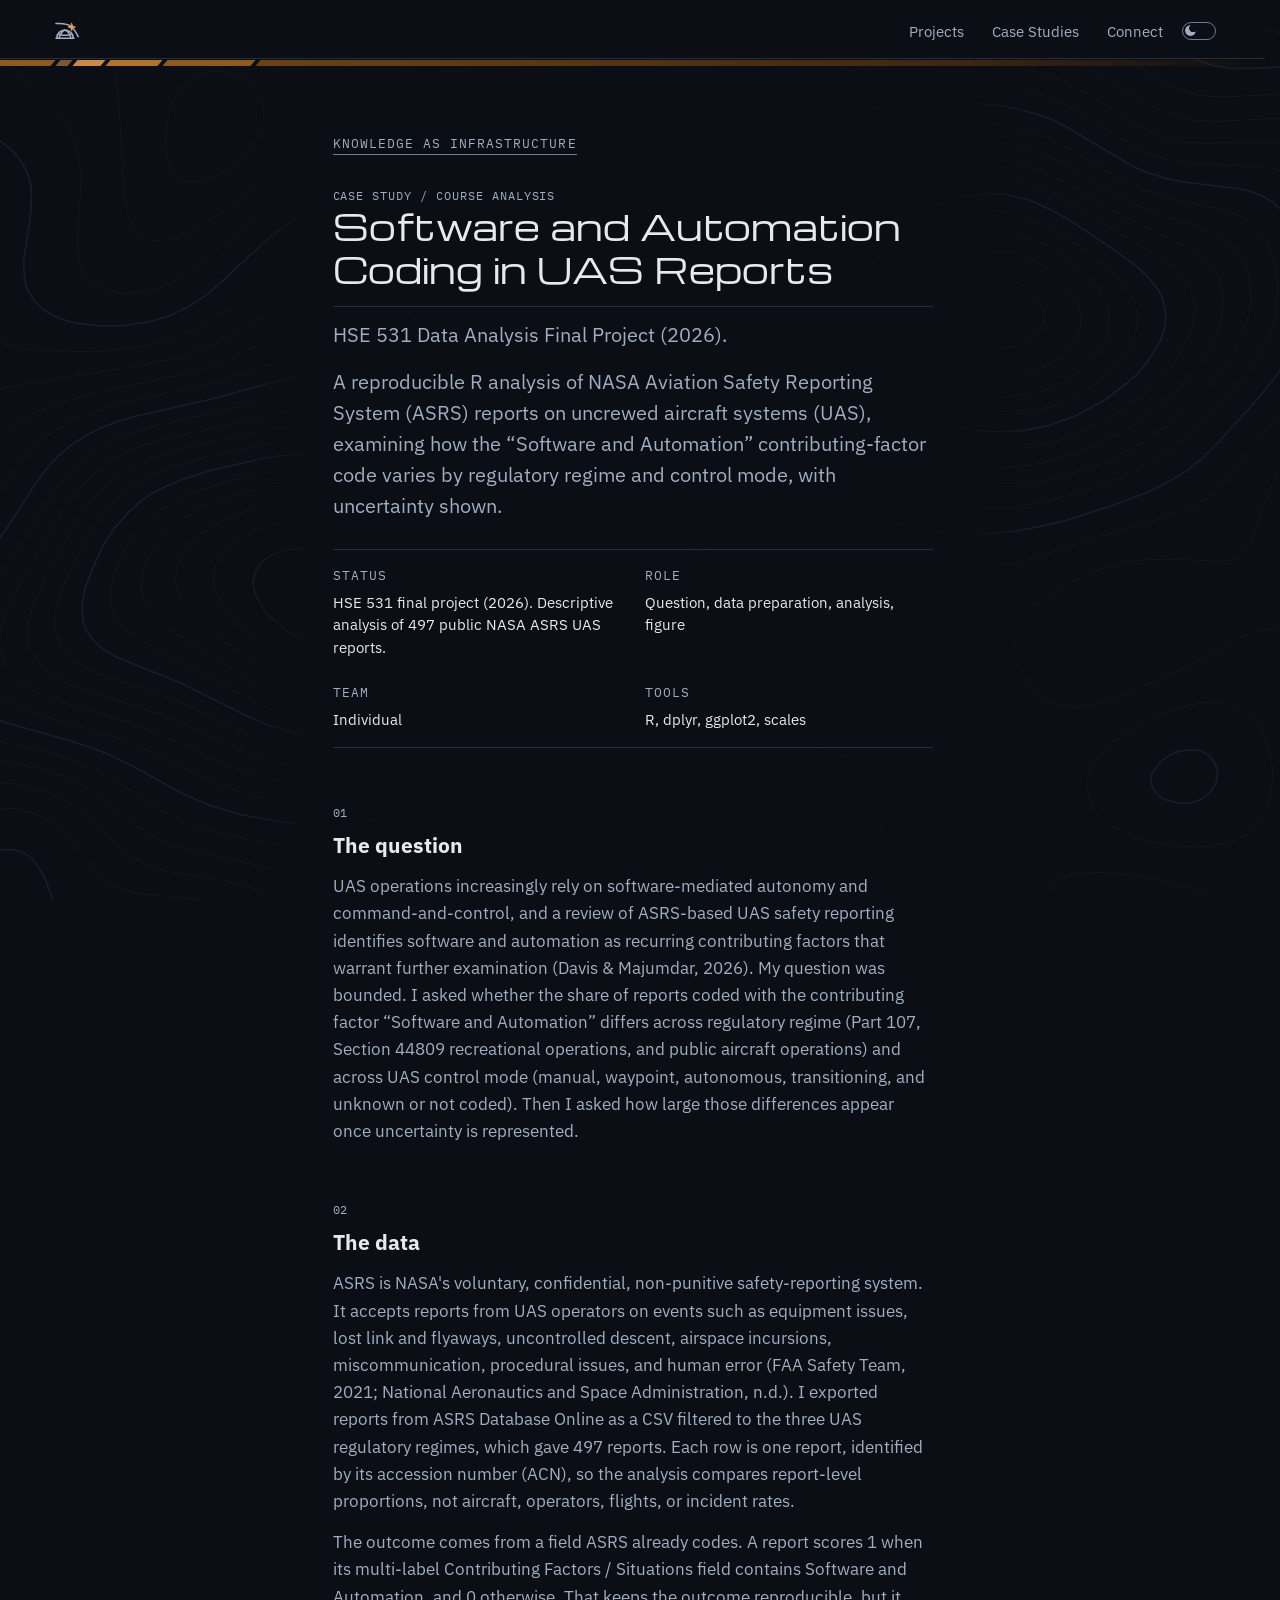
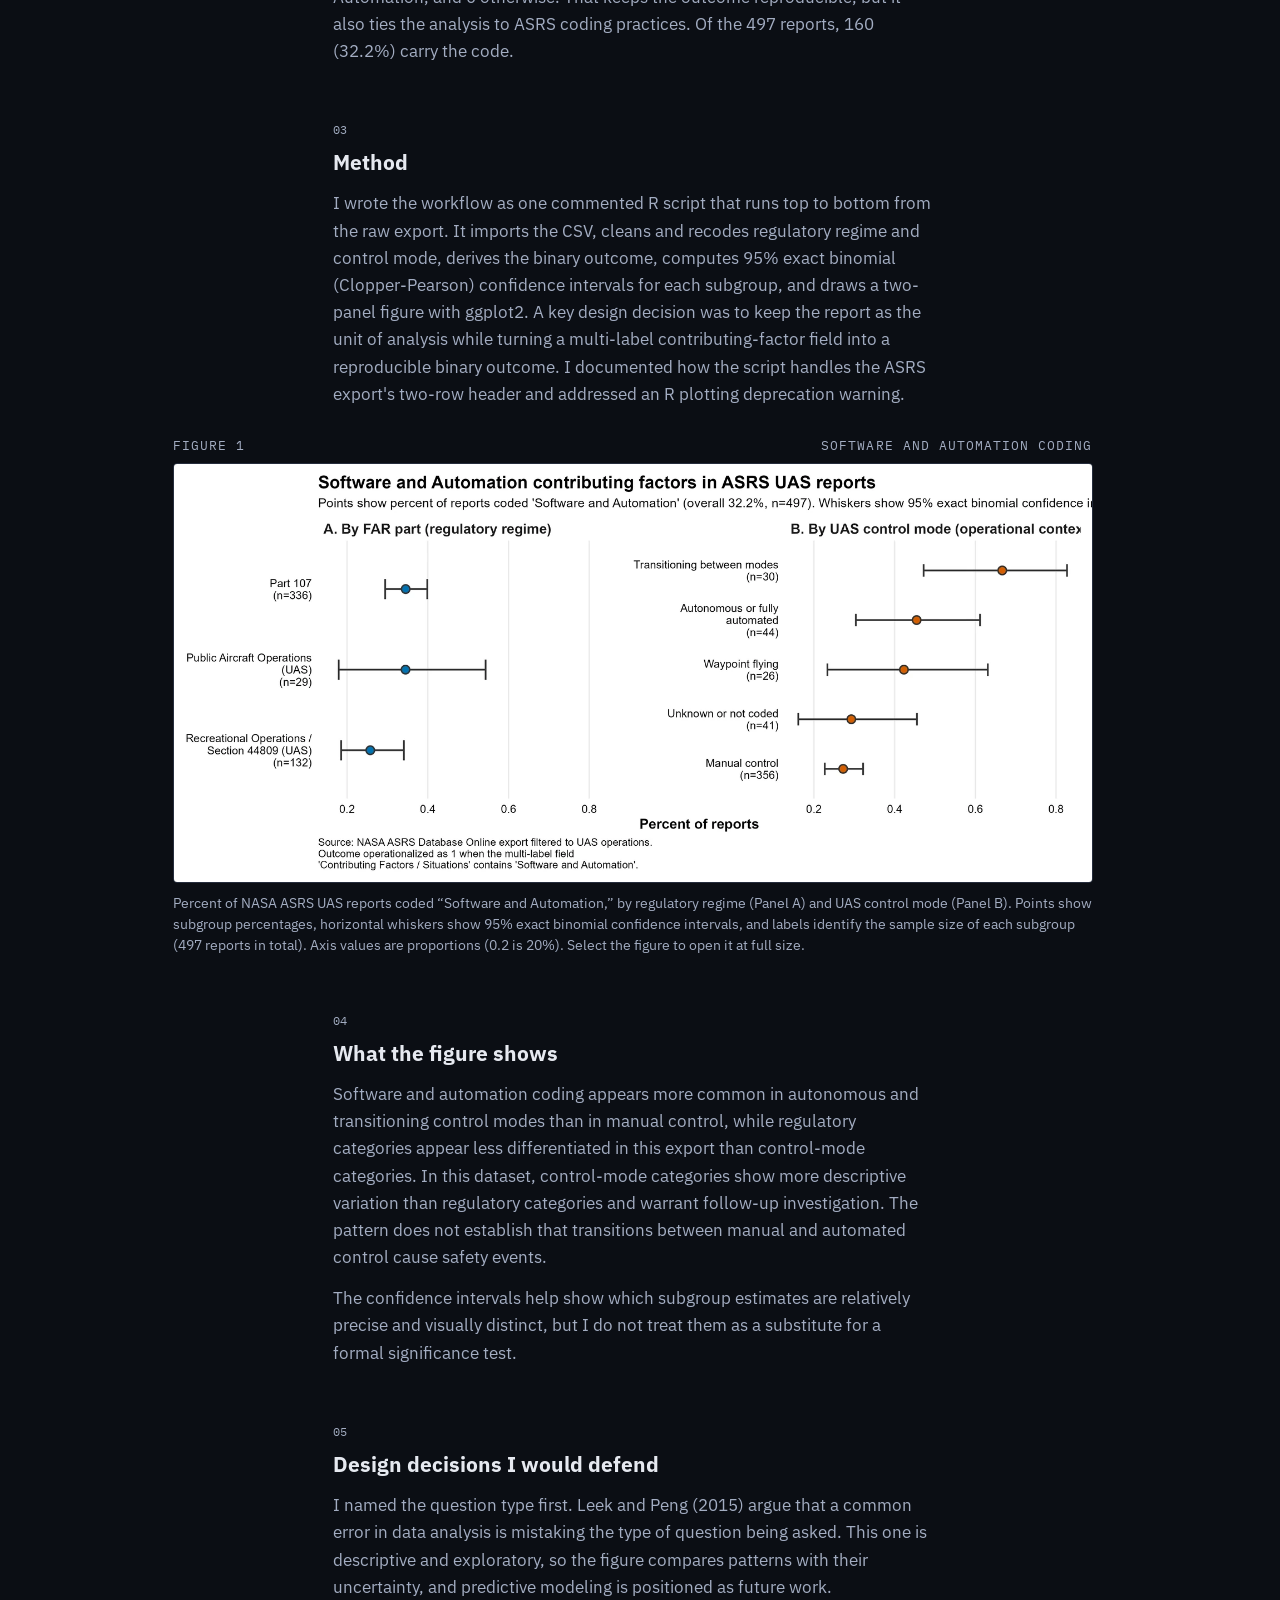
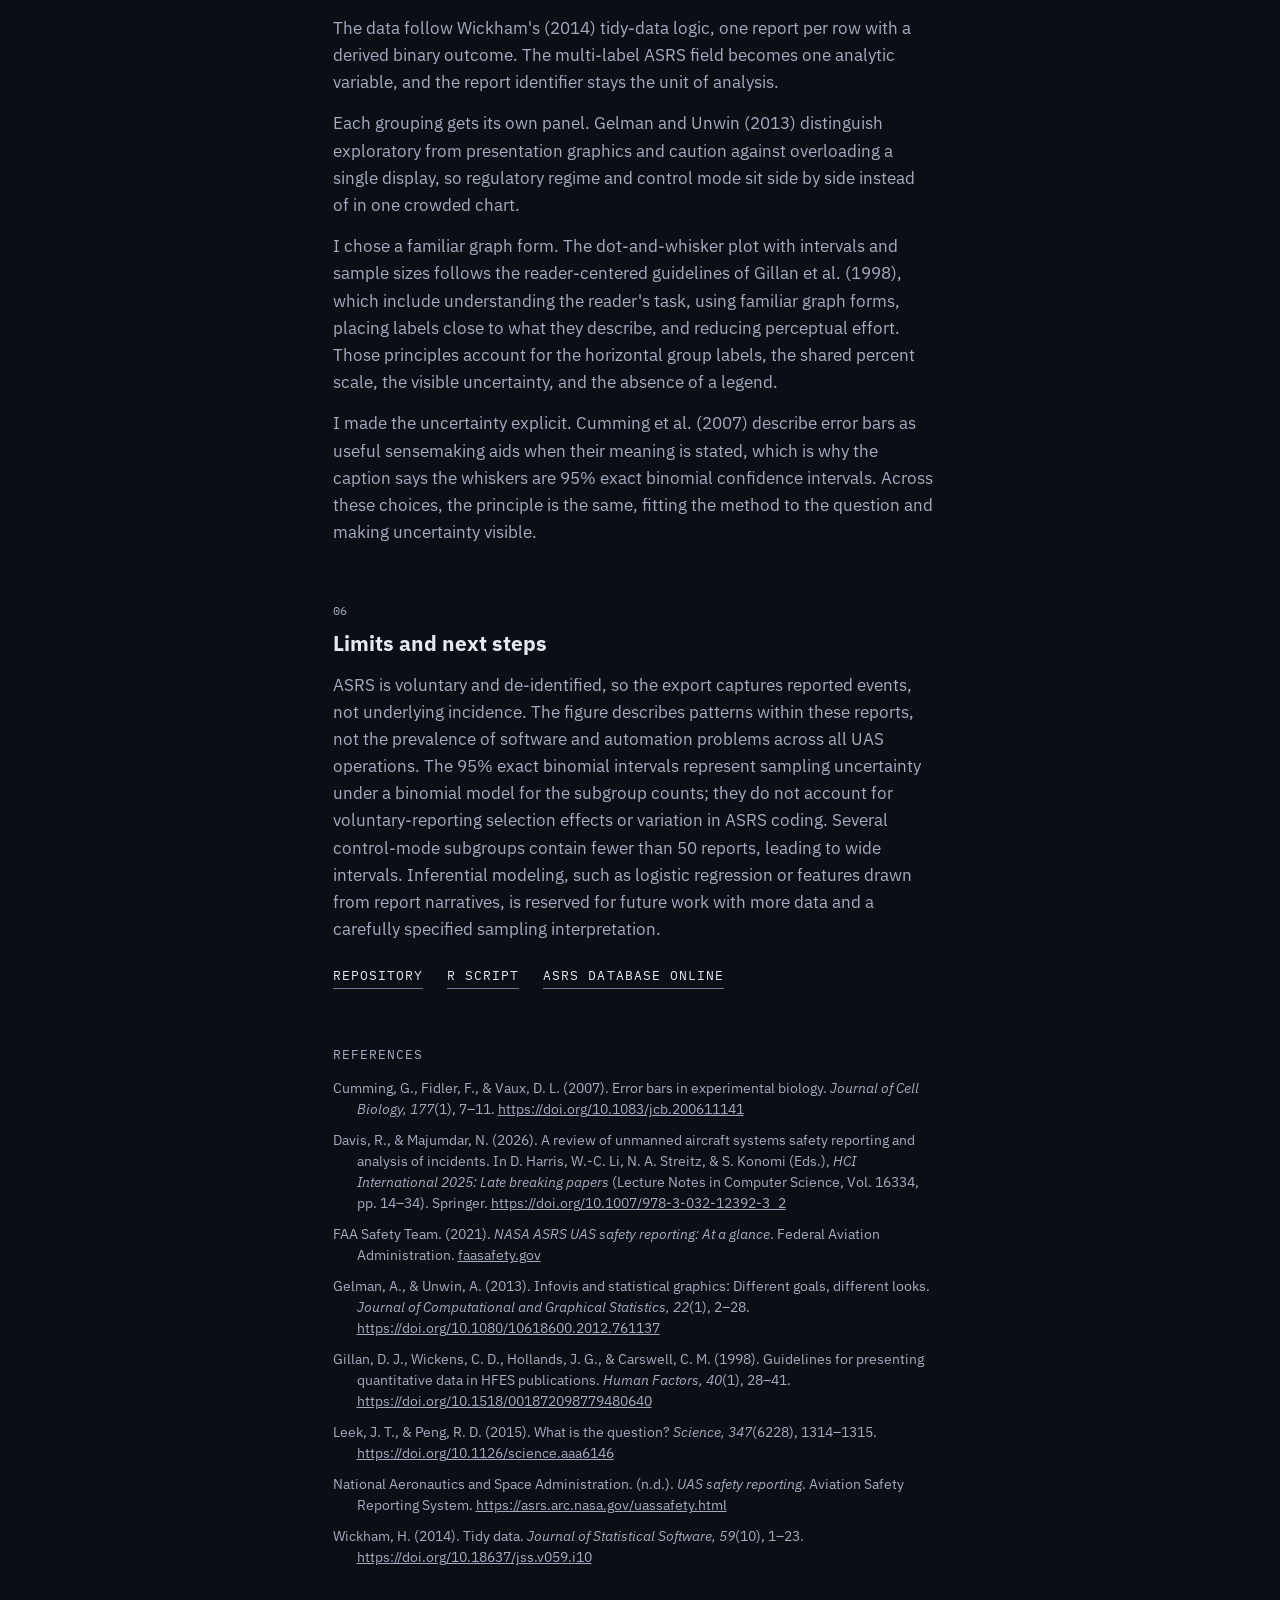
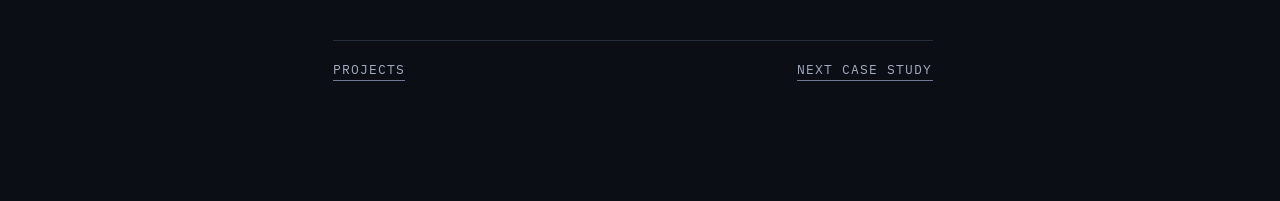
==== commit 6ed7eced: "Apply Taylor's text review edits (T-2026-10-14-265) Edits made in the Portfolio_Site_Text_Review Goo" ====
--- a/asrs.html
+++ b/asrs.html
@@ -179,7 +179,7 @@
     <figure class="wide">
       <div class="fighd"><span class="lbl">Figure 1</span><span class="lbl">Software and Automation coding</span></div>
       <a class="frame" href="https://github.com/TayFost/asrs-uas-software-automation-analysis/blob/main/Foster_HSE531-FinalProject-Figure.png" target="_blank" rel="noopener" aria-label="Open the full-size figure on GitHub in a new tab"><img src="img/asrs_figure2.webp" width="1650" height="750" loading="lazy" alt="Two-panel dot plot of the share of NASA ASRS UAS reports coded Software and Automation (overall 32.2 percent of 497 reports), each point with a 95% exact binomial confidence interval. Panel A splits the reports by FAR part: Part 107 (n=336), public aircraft operations (n=29), and recreational operations under Section 44809 (n=132). Panel B splits them by UAS control mode: transitioning between modes (n=30), autonomous or fully automated (n=44), waypoint flying (n=26), unknown or not coded (n=41), and manual control (n=356). Transitioning sits highest and manual control lowest; the three regulatory regimes overlap."></a>
-      <figcaption>Percent of NASA ASRS UAS reports coded &ldquo;Software and Automation,&rdquo; by regulatory regime (Panel A) and UAS control mode (Panel B). Points show subgroup percentages, horizontal whiskers show 95% exact binomial confidence intervals, and subgroup sample sizes are labeled (n = 497). Axis values are proportions (0.2 is 20%). Select the figure to open it at full size.</figcaption>
+      <figcaption>Percent of NASA ASRS UAS reports coded &ldquo;Software and Automation,&rdquo; by regulatory regime (Panel A) and UAS control mode (Panel B). Points show subgroup percentages, horizontal whiskers show 95% exact binomial confidence intervals, and labels identify the sample size of each subgroup (497 reports in total). Axis values are proportions (0.2 is 20%). Select the figure to open it at full size.</figcaption>
     </figure>
   </section>
 
@@ -203,7 +203,7 @@
   <section aria-labelledby="s6">
     <p class="lbl">06</p>
     <h2 id="s6">Limits and next steps</h2>
-    <p class="body">ASRS is voluntary and de-identified, so the export captures reported events, not underlying incidence. The figure supports claims about patterns within this ASRS dataset and does not reflect the prevalence of software and automation problems across all UAS operations. Several control-mode subgroups hold fewer than 50 reports, which is why their intervals are wide. Inferential modeling, such as logistic regression or features drawn from the report narratives, is saved for future work with a larger dataset.</p>
+    <p class="body">ASRS is voluntary and de-identified, so the export captures reported events, not underlying incidence. The figure describes patterns within these reports, not the prevalence of software and automation problems across all UAS operations. The 95% exact binomial intervals represent sampling uncertainty under a binomial model for the subgroup counts; they do not account for voluntary-reporting selection effects or variation in ASRS coding. Several control-mode subgroups contain fewer than 50 reports, leading to wide intervals. Inferential modeling, such as logistic regression or features drawn from report narratives, is reserved for future work with more data and a carefully specified sampling interpretation.</p>
     <p class="links"><a href="https://github.com/TayFost/asrs-uas-software-automation-analysis" target="_blank" rel="noopener">Repository</a><a href="https://github.com/TayFost/asrs-uas-software-automation-analysis/blob/main/Foster_HSE531-FinalProject-RScript.R" target="_blank" rel="noopener">R script</a><a href="https://asrs.arc.nasa.gov/search/database.html" target="_blank" rel="noopener">ASRS Database Online</a></p>
   </section>
 
